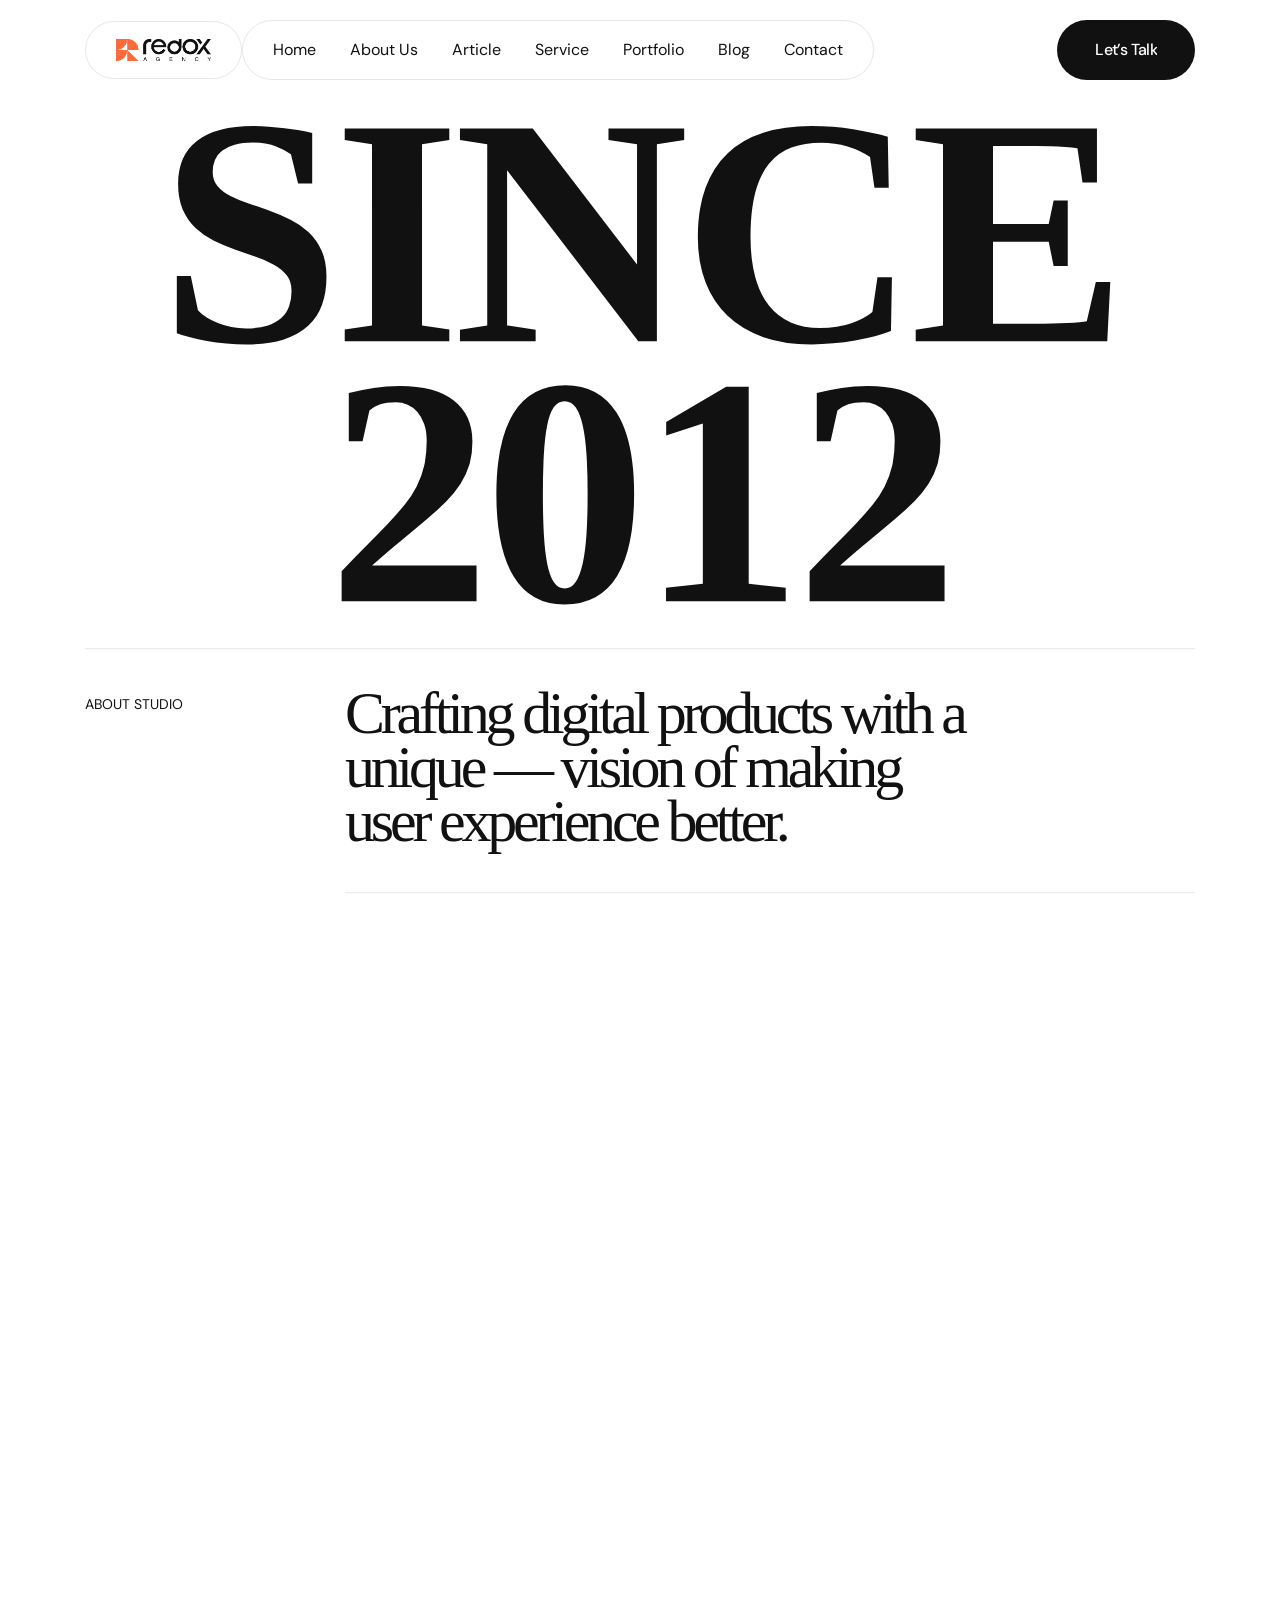
==== about.html @ 086650f8 "first commit" ====
<!DOCTYPE html>
<html lang="en" data-cursor="c1">

<head>
  <meta charset="UTF-8">
  <meta http-equiv="X-UA-Compatible" content="IE=edge">
  <meta name="viewport" content="width=device-width, initial-scale=1.0">
  <meta name="description" content="Redox HTML Template">

  <title>Ragaie</title>

  <!-- Fav Icon -->
  <link rel="icon" type="image/x-icon" href="assets/imgs/logo/favicon.png">

  <!-- Vendor CSS Files -->
  <link rel="stylesheet" href="assets/vendor/bootstrap.min.css">
  <link rel="stylesheet" href="assets/vendor/fontawesome.min.css">
  <link rel="stylesheet" href="assets/vendor/swiper-bundle.min.css">
  <link rel="stylesheet" href="assets/vendor/meanmenu.min.css">
  <link rel="stylesheet" href="assets/vendor/magnific-popup.css">
  <link rel="stylesheet" href="assets/vendor/animate.min.css">

  <!-- Template Main CSS File -->
  <link rel="stylesheet" href="assets/css/style.css?v=1.0">

</head>

<body class="body-wrapper body-page-inner font-heading-sequelsans-romanbody">

  <!-- custom-cursor -->
  <div class="custom-cursor">
    <img src="assets/imgs/cursor/cursor-2-xs.svg" alt="cursor" id="cursorImg">
  </div>

  <!-- Preloader -->
  <div id="preloader">
    <div id="container" class="container-preloader">
      <div class="animation-preloader">
        <div class="spinner"></div>

      </div>
      <div class="loader-section section-left"></div>
      <div class="loader-section section-right"></div>
    </div>
  </div>

  <!-- Sroll to top -->
  <div class="progress-wrap">
    <svg class="progress-circle svg-content" width="100%" height="100%" viewBox="-1 -1 102 102">
      <path d="M50,1 a49,49 0 0,1 0,98 a49,49 0 0,1 0,-98"></path>
    </svg>
  </div>

  <!-- side toggle start -->
  <aside class="fix">
    <div class="side-info">
      <div class="side-info-content">
        <div class="offset-widget offset-header">
          <div class="offset-logo">
            <a href="index.html">
              <img src="assets/imgs/logo/logo-2.png" alt="site logo">
            </a>
          </div>
          <button id="side-info-close" class="side-info-close">
            <i class="fas fa-times"></i>
          </button>
        </div>
        <div class="mobile-menu d-xl-none fix"></div>
        <div class="offset-button">
          <a href="contact.html" class="rr-btn">
            <span class="btn-wrap">
              <span class="text-one">Let's Talk</span>
              <span class="text-two">Let's Talk</span>
            </span>
          </a>
        </div>
        <div class="offset-widget-box">
          <h2 class="title">Contact US</h2>
          <div class="contact-meta">
            <div class="contact-item">
              <span class="icon"><i class="fa-solid fa-location-dot"></i></span>
              <span class="text">3891 Ranchview Dr. Richardson</span>
            </div>
            <div class="contact-item">
              <span class="icon"><i class="fa-solid fa-envelope"></i></span>
              <span class="text"><a href="mailto:hello@redoxagency.com">hello@redoxagency.com</a></span>
            </div>
            <div class="contact-item">
              <span class="icon"><i class="fa-solid fa-phone"></i></span>
              <span class="text"><a href="tel:(505)555-0125">(505) 555-0125</a></span>
            </div>
          </div>
        </div>
      </div>
    </div>
  </aside>
  <div class="offcanvas-overlay"></div>
  <!-- side toggle end -->

  <header class="header-area">
        <div class="header-main">
            <div class="container large">
                <div class="header-area__inner">
                    <div class="header__logo">
                        <a href="index.html">
              <img src="assets/imgs/logo/logo.png" class="normal-logo" alt="Site Logo">
            </a>
                    </div>
                    <div class="header__nav">
                        <nav class="main-menu">
                            <ul>
                                <li class="">
                                    <a href="index.html">Home</a>
                                    
                                </li>
                                <li><a href="about.html">About Us</a></li>
                                 <li class="">
                                    <a href="article.html">Article</a>
                                 
                                </li>
                                <li class="">
                                    <a href="service.html">Service</a>
                                 
                                </li>
                                <li class="">
                                    <a href="portfolio.html">Portfolio</a>
                                 
                                </li>
                               
                                <li class="">
                                    <a href="blog.html">Blog</a>
                                   
                                </li>
                             
                                <li><a href="contact.html">Contact</a></li>
                            </ul>
                        </nav>
                    </div>
                    <div class="header__button">
                        <a href="contact.html" class="rr-btn hover-bg-theme">
              <span class="btn-wrap">
                <span class="text-one">Let’s Talk</span>
                <span class="text-two">Let’s Talk</span>
              </span>
            </a>
                    </div>
                    <div class="header__navicon d-xl-none">
                        <button class="side-toggle">
              <i class="fa-solid fa-bars"></i></button>
                    </div>
                </div>
            </div>
        </div>
    </header>
  <!-- Header area end -->

  <div class="has-smooth" id="has_smooth"></div>
  <div id="smooth-wrapper">
    <div id="smooth-content">

      <main>

        <!-- page title area start  -->
        <section class="page-title-area">
          <div class="container large">
            <div class="page-title-area-inner section-spacing-top">
              <div class="page-title-wrapper">
                <h2 class="page-title fade-anim">Since 2012</h2>
              </div>
            </div>
          </div>
        </section>
        <!-- page title area end  -->

        <!-- about area start  -->
        <section class="about-area-details">
          <div class="container large">
            <div class="about-area-details-inner">
              <div class="section-header fade-anim">
                <div class="section-title-wrapper">
                  <div class="subtitle-wrapper">
                    <span class="section-subtitle">About studio</span>
                  </div>
                  <div class="title-wrapper">
                    <h2 class="section-title font-sequelsans-romanbody">Crafting digital products
                      with a unique — vision of
                      making user experience
                      better.</h2>
                  </div>
                </div>
              </div>
              <div class="section-content-wrapper fade-anim">
                <div class="info-list">
                  <ul>
                    <li>Art Direction</li>
                    <li>Capability</li>
                    <li>Sustainability </li>
                  </ul>
                </div>
                <div class="section-content">
                  <div class="text-wrapper" data-direction="right">
                    <p class="text">Redox is the first and only creative agency for your real exploration. It’s one
                      private place to save everything you can realize about digital beautifully design.</p>
                    <p class="text">As a global creative agency, we understand the importance of staying ahead of the
                      game. That’s why we partner with some of the world's best talent to bring fresh ideas</p>
                  </div>
                  <div class="btn-wrapper" data-direction="right">
                    <a href="about.html" class="rr-btn">
                      <span class="btn-wrap">
                        <span class="text-one">Explore Services</span>
                        <span class="text-two">Explore Services</span>
                      </span>
                    </a>
                  </div>
                </div>
              </div>
            </div>
          </div>
          <div class="moving-gallery fade-anim">
            <ul class="wrapper-gallery">
              <li>
                <img src="assets/imgs/gallery/image-19.webp" alt="image">
              </li>
              <li>
                <img src="assets/imgs/gallery/image-20.webp" alt="image">
              </li>
              <li>
                <img src="assets/imgs/gallery/image-21.webp" alt="image">
              </li>
              <li>
                <img src="assets/imgs/gallery/image-22.webp" alt="image">
              </li>
              <li>
                <img src="assets/imgs/gallery/image-19.webp" alt="image">
              </li>
            </ul>
          </div>
        </section>
        <!-- about area end  -->

        <!-- approach area start  -->
        <section class="approach-area-about-page">
          <div class="container large">
            <div class="approach-area-about-page-inner section-spacing">
              <div class="section-header fade-anim">
                <div class="section-title-wrapper">
                  <div class="subtitle-wrapper">
                    <span class="section-subtitle">Approach</span>
                  </div>
                  <div class="title-wrapper">
                    <h2 class="section-title font-sequelsans-romanbody">Method of making
                      better result</h2>
                  </div>
                </div>
              </div>
              <div class="approach-wrapper-box">
                <div class="approach-wrapper fade-anim">
                  <div class="approach-box">
                    <h2 class="title">Problem <br>
                      discovery <img src="assets/imgs/shape/shape-13.webp" alt="image"></h2>
                    <div class="approach-list">
                      <ul>
                        <li>Usability Studies</li>
                        <li>User Interviews</li>
                        <li>Stakeholder Interviews</li>
                        <li>Competitive Research</li>
                        <li>Insights Report</li>
                        <li>User Journey</li>
                      </ul>
                    </div>
                  </div>
                  <div class="approach-box">
                    <h2 class="title">Design <br>
                      system ready <img src="assets/imgs/shape/shape-13.webp" alt="image"></h2>
                    <div class="approach-list">
                      <ul>
                        <li>Thinking Workshops</li>
                        <li>Sitemaps</li>
                        <li>Concepts</li>
                        <li>Designs</li>
                        <li>Prototypes</li>
                        <li>Usability Studies</li>
                      </ul>
                    </div>
                  </div>
                  <div class="approach-box">
                    <h2 class="title">Design <br>
                      implementation </h2>
                    <div class="approach-list">
                      <ul>
                        <li>Design</li>
                        <li>Use Cases</li>
                        <li>User Flows</li>
                        <li>Various User Types</li>
                        <li>Annotations</li>
                        <li>Interactions</li>
                      </ul>
                    </div>
                  </div>
                </div>
              </div>
            </div>
          </div>
        </section>
        <!-- approach area end  -->

        <!-- info area start  -->
        <section class="info-area-page-about">
          <div class="container large">
            <div class="info-area-page-about-inner section-spacing-top">

              <div class="section-header fade-anim">
                <div class="section-title-wrapper">
                  <div class="subtitle-wrapper">
                    <span class="section-subtitle">Who are we?</span>
                  </div>
                  <div class="title-wrapper">
                    <h2 class="section-title font-sequelsans-romanbody">We deliver creative
                      ideas to a crowded world.</h2>
                  </div>
                </div>
              </div>
              <div class="counter-wrapper-box fade-anim">
                <div class="counter-wrapper">
                  <div class="funfact-item">
                    <p class="text">35+ Google reviews</p>
                    <h3 class="number t-counter">4.9</h3>
                  </div>
                  <div class="funfact-item">
                    <p class="text">Clients world-wide</p>
                    <h3 class="number t-counter">170+</h3>
                  </div>
                  <div class="funfact-item">
                    <p class="text">Completed projects</p>
                    <h3 class="number t-counter">1.7k</h3>
                  </div>
                  <div class="funfact-item">
                    <p class="text">Client satisfaction</p>
                    <h3 class="number t-counter">95%</h3>
                  </div>
                </div>
              </div>
            </div>
          </div>
        </section>
        <!-- info area end  -->

        <!-- client area start  -->
        <div class="client-area-page-about">
          <div class="client-area-page-about-inner section-spacing">
            <div class="container large">
              <div class="section-header fade-anim">
                <div class="text-wrapper">
                  <p class="text">Help to brands growing up and show
                    their success stories to the world</p>
                </div>
              </div>
            </div>
            <div class="clients-wrapper-box fade-anim">
              <div class="clients-wrapper">
                <div class="swiper client-slider-active">
                  <div class="swiper-wrapper">
                    <div class="swiper-slide">
                      <div class="client-box">
                        <img src="assets/imgs/client/client-1.webp" alt="image">
                      </div>
                    </div>
                    <div class="swiper-slide">
                      <div class="client-box">
                        <img src="assets/imgs/client/client-2.webp" alt="image">
                      </div>
                    </div>
                    <div class="swiper-slide">
                      <div class="client-box">
                        <img src="assets/imgs/client/client-3.webp" alt="image">
                      </div>
                    </div>
                    <div class="swiper-slide">
                      <div class="client-box">
                        <img src="assets/imgs/client/client-4.webp" alt="image">
                      </div>
                    </div>
                    <div class="swiper-slide">
                      <div class="client-box">
                        <img src="assets/imgs/client/client-5.webp" alt="image">
                      </div>
                    </div>
                    <div class="swiper-slide">
                      <div class="client-box">
                        <img src="assets/imgs/client/client-6.webp" alt="image">
                      </div>
                    </div>
                    <div class="swiper-slide">
                      <div class="client-box">
                        <img src="assets/imgs/client/client-7.webp" alt="image">
                      </div>
                    </div>
                    <div class="swiper-slide">
                      <div class="client-box">
                        <img src="assets/imgs/client/client-8.webp" alt="image">
                      </div>
                    </div>
                    <div class="swiper-slide">
                      <div class="client-box">
                        <img src="assets/imgs/client/client-1.webp" alt="image">
                      </div>
                    </div>
                    <div class="swiper-slide">
                      <div class="client-box">
                        <img src="assets/imgs/client/client-2.webp" alt="image">
                      </div>
                    </div>
                    <div class="swiper-slide">
                      <div class="client-box">
                        <img src="assets/imgs/client/client-3.webp" alt="image">
                      </div>
                    </div>
                    <div class="swiper-slide">
                      <div class="client-box">
                        <img src="assets/imgs/client/client-4.webp" alt="image">
                      </div>
                    </div>
                    <div class="swiper-slide">
                      <div class="client-box">
                        <img src="assets/imgs/client/client-5.webp" alt="image">
                      </div>
                    </div>
                    <div class="swiper-slide">
                      <div class="client-box">
                        <img src="assets/imgs/client/client-6.webp" alt="image">
                      </div>
                    </div>
                    <div class="swiper-slide">
                      <div class="client-box">
                        <img src="assets/imgs/client/client-7.webp" alt="image">
                      </div>
                    </div>
                    <div class="swiper-slide">
                      <div class="client-box">
                        <img src="assets/imgs/client/client-8.webp" alt="image">
                      </div>
                    </div>
                  </div>
                </div>

              </div>
            </div>
          </div>
        </div>
        <!-- client area end  -->

        <!-- media area start  -->
        <section class="media-area-page-about">
          <div class="container large">
            <div class="media-area-page-about-inner">
              <div class="section-content-wrapper fade-anim">
                <div class="area-thumb parallax-view">
                  <img src="assets/imgs/gallery/image-23.webp" alt="image" data-speed="0.8">
                </div>
                <div class="section-content">
                  <div class="section-title-wrapper">
                    <div class="title-wrapper">
                      <h2 class="section-title font-sequelsans-romanbody">Collaborate with a super
                        down-to-earth, mad-talented team</h2>
                    </div>
                  </div>
                  <div class="text-wrapper">
                    <p class="text">A collective bunch working on incredible projects and building enduring
                      partnerships that extend well beyond the deliverable.</p>
                  </div>
                  <div class="btn-wrapper">
                    <a href="contact.html" class="rr-btn">
                      <span class="btn-wrap">
                        <span class="text-one">Learn More</span>
                        <span class="text-two">Learn More</span>
                      </span>
                    </a>
                  </div>
                </div>

              </div>
            </div>
          </div>
        </section>
        <!-- media area end  -->

        <!-- award area start  -->
        <section class="award-area-page-about">
          <div class="container large">
            <div class="award-area-page-about-inner section-spacing">
              <div class="section-header fade-anim">
                <div class="section-title-wrapper">
                  <div class="subtitle-wrapper">
                    <span class="section-subtitle">Awards</span>
                  </div>
                  <div class="title-wrapper" data-direction="left">
                    <h2 class="section-title font-sequelsans-romanbody">We believe in quality, not
                      quantity, that’s why we’re
                      great ever.</h2>
                  </div>
                </div>
              </div>
              <div class="awards-wrapper-box fade-anim">
                <div class="awards-wrapper">
                  <div class="award-box">
                    <div class="category">Awwwards</div>
                    <ul class="award-list">
                      <li>7x Honorable Mention<span>2014</span></li>
                      <li>4x Site of the Day<span>2016</span></li>
                      <li>2x Developer Awards<span>2016</span></li>
                      <li>1x Site of the Year<span>2019</span></li>
                      <li>1x Design of the Year<span>2025</span></li>
                    </ul>
                  </div>
                  <div class="award-box">
                    <div class="category">CSS Design</div>
                    <ul class="award-list">
                      <li>2x Website of the Day<span>2014</span></li>
                      <li>1x Best Innovation<span>2016</span></li>
                      <li>5x UX Design<span>2016</span></li>
                      <li>6x Creative Design<span>2019</span></li>
                    </ul>
                  </div>
                  <div class="award-box">
                    <div class="category">Dribbble</div>
                    <ul class="award-list">
                      <li>2x Design of the Day<span>2014</span></li>
                      <li>2x Site of the Day<span>2016</span></li>
                    </ul>
                  </div>
                  <div class="award-box">
                    <div class="category">Behance</div>
                    <ul class="award-list">
                      <li>5x Featured Design<span>2025</span></li>
                    </ul>
                  </div>
                </div>
              </div>
            </div>
          </div>
        </section>
        <!-- award area end  -->

        <!-- team area start  -->
        <section class="team-area-about-page">
          <div class="container large">
            <div class="team-area-about-page-inner section-spacing-top">
              <div class="section-header fade-anim">
                <div class="section-title-wrapper">
                  <div class="subtitle-wrapper">
                    <span class="section-subtitle">Team</span>
                  </div>
                  <div class="title-wrapper">
                    <h2 class="section-title font-sequelsans-romanbody">Meet the talented
                      squad, behind the
                      creativity</h2>
                  </div>
                </div>
              </div>
              <div class="team-wrapper-box fade-anim">
                <div class="team-wrapper">
                  <div class="team-box">
                    <div class="thumb">
                      <a href="team-details.html"><img src="assets/imgs/team/team-1.webp" alt="image"></a>
                    </div>
                    <div class="content">
                      <h3 class="name"><a href="team-details.html">James David</a></h3>
                      <span class="post">CEO & Founder</span>
                    </div>
                  </div>
                  <div class="team-box">
                    <div class="thumb">
                      <a href="team-details.html"><img src="assets/imgs/team/team-2.webp" alt="image"></a>
                    </div>
                    <div class="content">
                      <h3 class="name"><a href="team-details.html">Brenda C. Janet</a></h3>
                      <span class="post">Lead Developer</span>
                    </div>
                  </div>
                  <div class="team-box">
                    <div class="thumb">
                      <a href="team-details.html"><img src="assets/imgs/team/team-3.webp" alt="image"></a>
                    </div>
                    <div class="content">
                      <h3 class="name"><a href="team-details.html">Martin Carlos</a></h3>
                      <span class="post">Lead Designer</span>
                    </div>
                  </div>
                  <div class="team-box">
                    <div class="thumb">
                      <a href="team-details.html"><img src="assets/imgs/team/team-4.webp" alt="image"></a>
                    </div>
                    <div class="content">
                      <h3 class="name"><a href="team-details.html">Garry J. Coburn</a></h3>
                      <span class="post">Project Manager</span>
                    </div>
                  </div>
                </div>
              </div>
            </div>
          </div>
        </section>
        <!-- team area end  -->

        <!-- team list area start  -->
        <div class="team-list-area">
          <div class="container large">
            <div class="team-list-area-inner">
              <div class="team-wrapper-box fade-anim">
                <div class="team-wrapper">
                  <div class="team-box">
                    <div class="thumb">
                      <a href="team-details.html"><img src="assets/imgs/team/team-5.webp" alt="image"></a>
                    </div>
                    <div class="content">
                      <h3 class="name"><a href="team-details.html">Ana Dina Belić</a></h3>
                    </div>
                    <span class="post">Graphic Designer</span>
                    <a href="team-details.html" class="t-btn t-btn-normal"><img src="assets/imgs/icon/icon-5.webp"
                        alt="image"></a>
                  </div>
                  <div class="team-box">
                    <div class="thumb">
                      <a href="team-details.html"><img src="assets/imgs/team/team-6.webp" alt="image"></a>
                    </div>
                    <div class="content">
                      <h3 class="name"><a href="team-details.html">Giuseppe Carbonara</a></h3>
                    </div>
                    <span class="post">Brand Strategist</span>
                    <a href="team-details.html" class="t-btn t-btn-normal"><img src="assets/imgs/icon/icon-5.webp"
                        alt="image"></a>
                  </div>
                  <div class="team-box">
                    <div class="thumb">
                      <a href="team-details.html"><img src="assets/imgs/team/team-7.webp" alt="image"></a>
                    </div>
                    <div class="content">
                      <h3 class="name"><a href="team-details.html">Vedran Starčić</a></h3>
                    </div>
                    <span class="post">Jr. Designer</span>
                    <a href="team-details.html" class="t-btn t-btn-normal"><img src="assets/imgs/icon/icon-5.webp"
                        alt="image"></a>
                  </div>
                  <div class="team-box">
                    <div class="thumb">
                      <a href="team-details.html"><img src="assets/imgs/team/team-8.webp" alt="image"></a>
                    </div>
                    <div class="content">
                      <h3 class="name"><a href="team-details.html">Izquierdo Bayà</a></h3>
                    </div>
                    <span class="post">Creative Writer </span>
                    <a href="team-details.html" class="t-btn t-btn-normal"><img src="assets/imgs/icon/icon-5.webp"
                        alt="image"></a>
                  </div>
                  <div class="team-box">
                    <div class="thumb">
                      <a href="team-details.html"><img src="assets/imgs/team/team-9.webp" alt="image"></a>
                    </div>
                    <div class="content">
                      <h3 class="name"><a href="team-details.html">Jared Silverman</a></h3>
                    </div>
                    <span class="post">Motion Designer</span>
                    <a href="team-details.html" class="t-btn t-btn-normal"><img src="assets/imgs/icon/icon-5.webp"
                        alt="image"></a>
                  </div>
                  <div class="team-box">
                    <div class="thumb">
                      <a href="team-details.html"><img src="assets/imgs/team/team-10.webp" alt="image"></a>
                    </div>
                    <div class="content">
                      <h3 class="name"><a href="team-details.html">Samuel Bertain</a></h3>
                    </div>
                    <span class="post">WordPress Developer</span>
                    <a href="team-details.html" class="t-btn t-btn-normal"><img src="assets/imgs/icon/icon-5.webp"
                        alt="image"></a>
                  </div>
                </div>
              </div>
            </div>
          </div>
        </div>
        <!-- team list area end  -->

      </main>

      <!-- footer area start  -->
     <footer class="footer-area">
                <div class="container large">
                    <div class="footer-top-inner">
                        <div class="footer-logo">
                            <a href="index.html"><img src="assets/imgs/logo/logo-2.png" alt="site-logo"></a>
                        </div>
                        <div class="info-text">
                            <div class="text-wrapper">
                                <p class="text">Redox is a startup digital agency of design, development and marketing that works friendly with global client</p>
                            </div>
                            <div class="info-link">
                                <a href="mailto:info@redox.com">info@redox.com</a>
                            </div>
                        </div>
                    </div>
                    <div class="footer-widget-wrapper-box">
                        <div class="footer-widget-wrapper">
                            <div class="footer-widget-box newsletter">
                                <form action="#" class="subscribe-form">
                                    <div class="input-field">
                                        <input type="email" placeholder="Enter your email">
                                        <button type="submit" class="subscribe-btn"><img src="assets/imgs/icon/icon-1.webp"
                        alt="image"></button>
                                    </div>
                                </form>
                                <div class="subscription-text">
                                    <div class="text-wrapper">
                                        <p class="text">By subscribing you agree with our
                                            <a href="contact.html">Privacy Policy</a>
                                        </p>
                                    </div>
                                </div>
                            </div>
                            <div class="footer-widget-box">
                                <h2 class="title">Company</h2>
                                <ul class="footer-nav-list">
                                    <li><a href="contact.html">agency</a></li>
                                    <li><a href="contact.html">Solutions</a></li>
                                    <li><a href="contact.html">Community</a></li>
                                    <li><a href="contact.html">Work</a></li>
                                    <li><a href="contact.html">Contact</a></li>
                                </ul>
                            </div>
                            <div class="footer-widget-box">
                                <h2 class="title">Social</h2>
                                <ul class="footer-nav-list">
                                    <li><a href="contact.html">Facebook</a></li>
                                    <li><a href="contact.html">Twitter</a></li>
                                    <li><a href="contact.html">Dribbble</a></li>
                                    <li><a href="contact.html">Instagram</a></li>
                                    <li><a href="contact.html">Awwwards</a></li>
                                    <li><a href="contact.html">YouTube</a></li>
                                </ul>
                            </div>
                            <div class="footer-widget-box">
                                <h2 class="title">Office</h2>
                                <ul class="footer-nav-list">
                                    <li><a href="contact.html">New York</a></li>
                                    <li><a href="contact.html">Toronto</a></li>
                                    <li><a href="contact.html">Berlin</a></li>
                                    <li><a href="contact.html">London</a></li>
                                </ul>
                            </div>
                        </div>
                    </div>
                </div>
                <div class="copyright-area">
                    <div class="copyright-area-inner">
                        <div class="copyright-text">
                            <p class="text">© 2026 Ragaie. All right reserved
                            </p>
                        </div>
                    </div>
                </div>
            </footer>
      <!-- footer area end  -->

    </div>
  </div>

  <!-- Vendor JS Files -->
  <script src="assets/vendor/jquery-3.7.1.min.js"></script>
  <script src="assets/vendor/bootstrap.bundle.min.js"></script>
  <script src="assets/vendor/jquery.magnific-popup.min.js"></script>
  <script src="assets/vendor/swiper-bundle.min.js"></script>
  <script src="assets/vendor/gsap.min.js"></script>
  <script src="assets/vendor/ScrollTrigger.min.js"></script>
  <script src="assets/vendor/ScrollSmoother.min.js"></script>
  <script src="assets/vendor/ScrollToPlugin.min.js"></script>
  <script src="assets/vendor/SplitText.min.js"></script>
  <script src="assets/vendor/TextPlugin.js"></script>
  <script src="assets/vendor/customEase.js"></script>
  <script src="assets/vendor/Flip.min.js"></script>
  <script src="assets/vendor/jquery.meanmenu.min.js"></script>
  <script src="assets/vendor/backToTop.js"></script>
  <script src="assets/vendor/matter.js"></script>
  <script src="assets/vendor/throwable.js"></script>
  <script src="assets/js/magiccursor.js"></script>

  <!-- Template Main JS File -->
  <script src="assets/js/main.js?v=1.0"></script>

</body>

</html>
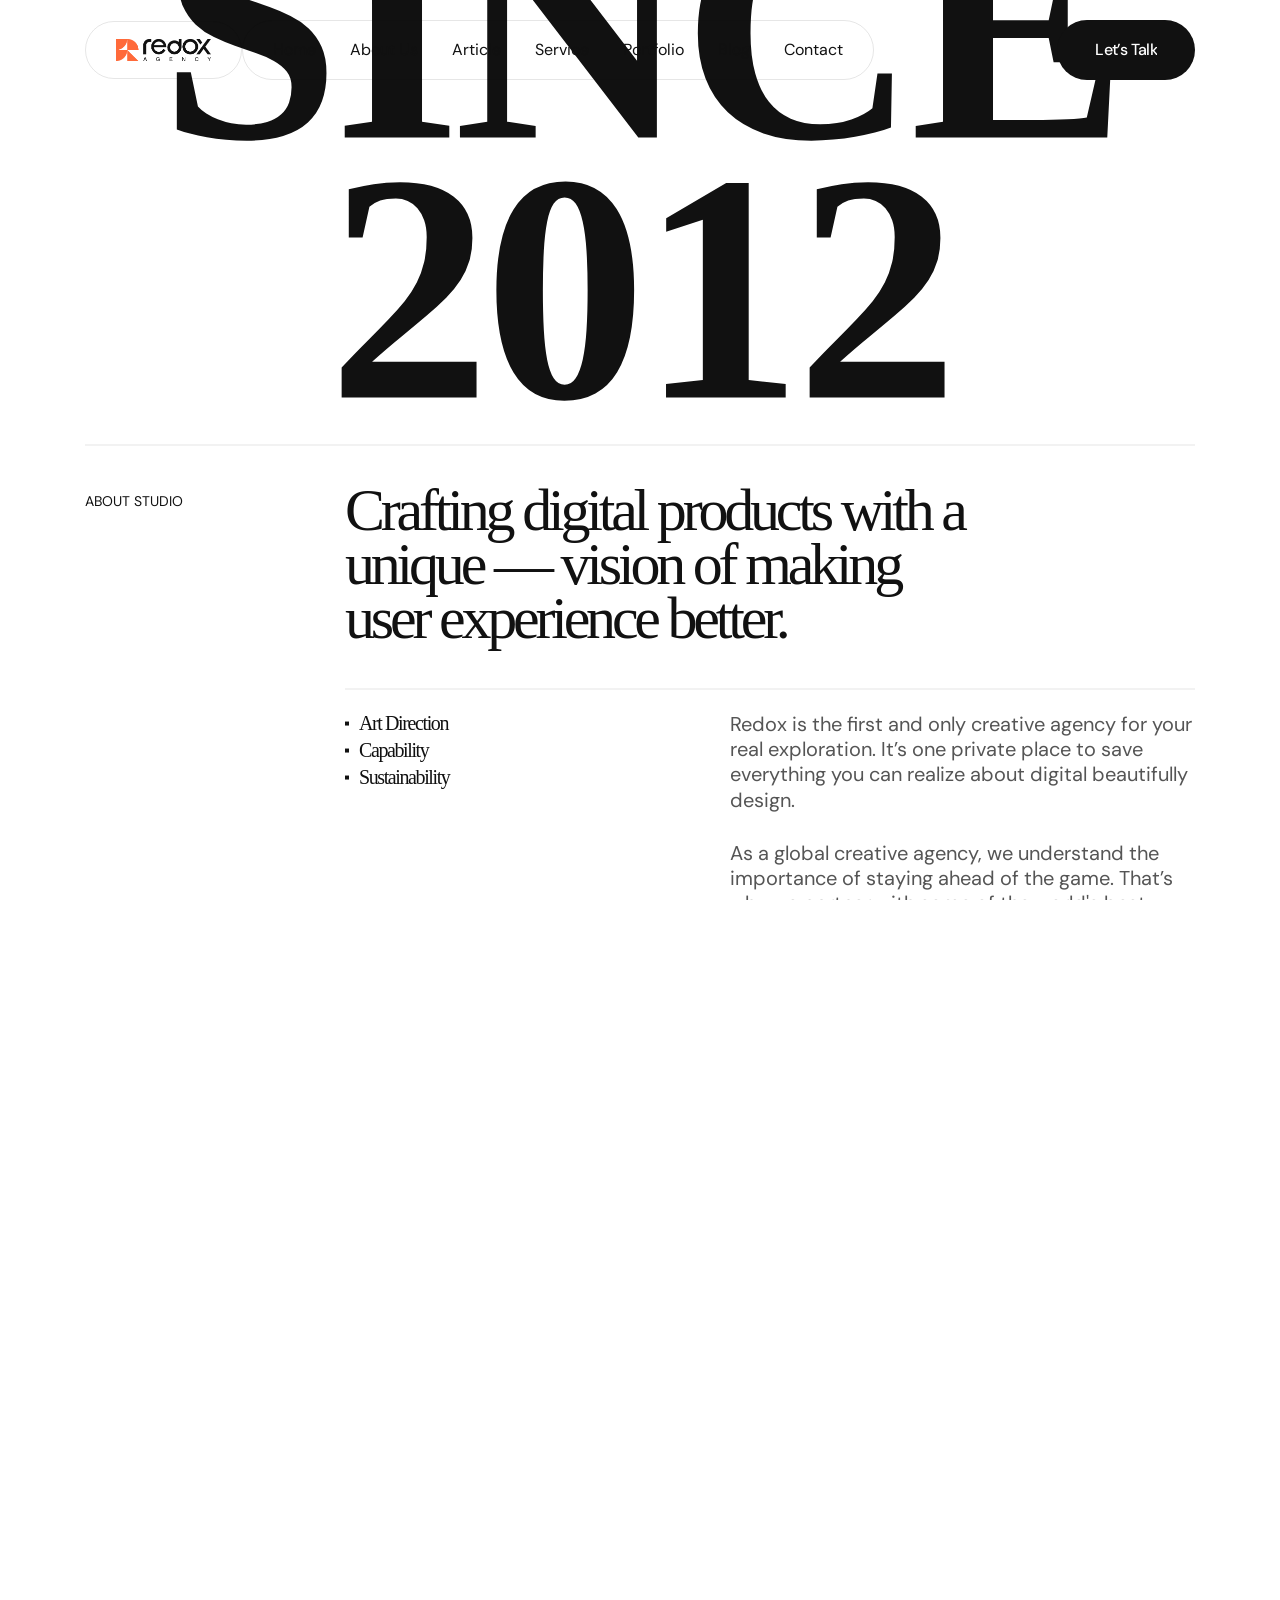
==== commit 0c2adc8f: "update" ====
--- a/about.html
+++ b/about.html
@@ -120,11 +120,11 @@
                                  
                                 </li>
                                 <li class="">
-                                    <a href="service.html">Service</a>
+                                    <a href="services.html">Service</a>
                                  
                                 </li>
                                 <li class="">
-                                    <a href="portfolio.html">Portfolio</a>
+                                     <a href="portfolio-4.html">Portfolio</a>
                                  
                                 </li>
                                
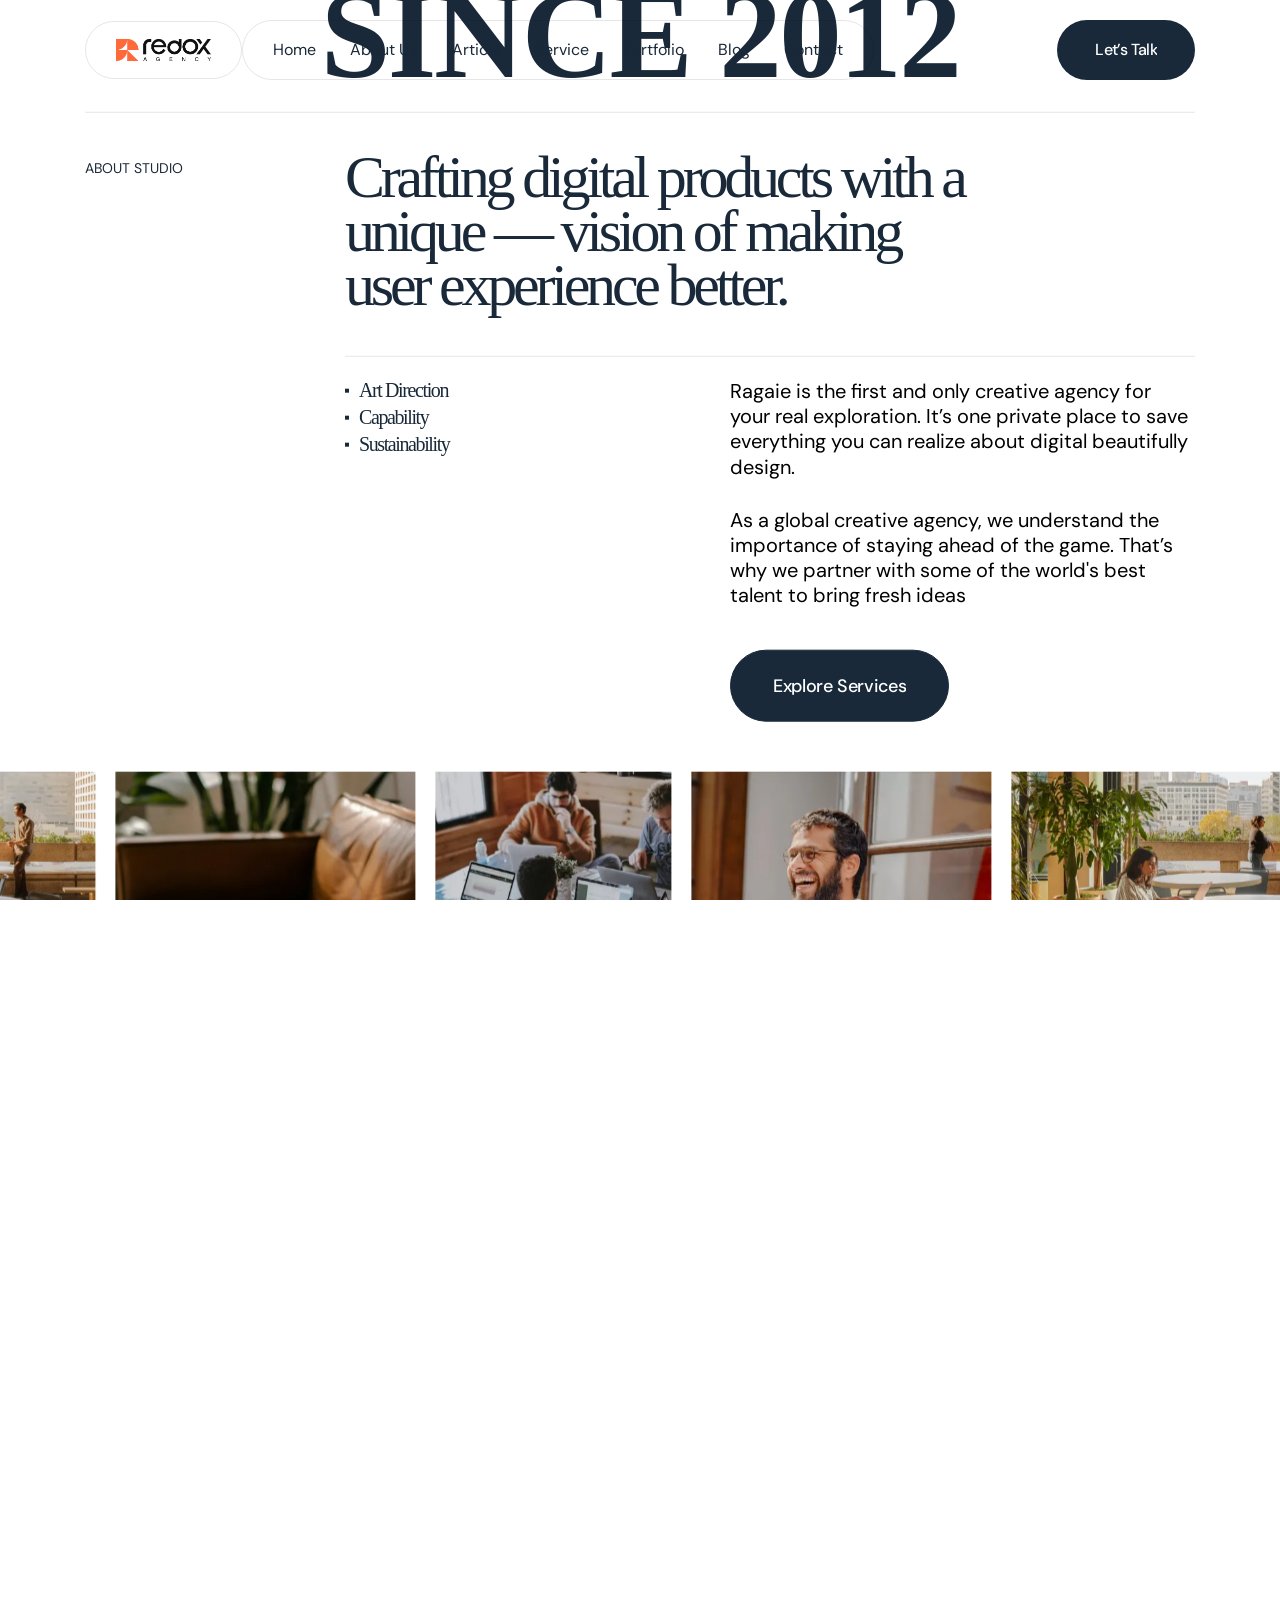
==== commit 50e526fd: "update" ====
--- a/about.html
+++ b/about.html
@@ -6,7 +6,7 @@
   <meta charset="UTF-8">
   <meta http-equiv="X-UA-Compatible" content="IE=edge">
   <meta name="viewport" content="width=device-width, initial-scale=1.0">
-  <meta name="description" content="Redox HTML Template">
+  <meta name="description" content="Ragaie HTML Template">
 
   <title>Ragaie</title>
 
@@ -84,7 +84,7 @@
             </div>
             <div class="contact-item">
               <span class="icon"><i class="fa-solid fa-envelope"></i></span>
-              <span class="text"><a href="mailto:hello@redoxagency.com">hello@redoxagency.com</a></span>
+              <span class="text"><a href="mailto:hello@Ragaieagency.com">hello@Ragaieagency.com</a></span>
             </div>
             <div class="contact-item">
               <span class="icon"><i class="fa-solid fa-phone"></i></span>
@@ -200,7 +200,7 @@
                 </div>
                 <div class="section-content">
                   <div class="text-wrapper" data-direction="right">
-                    <p class="text">Redox is the first and only creative agency for your real exploration. It’s one
+                    <p class="text">Ragaie is the first and only creative agency for your real exploration. It’s one
                       private place to save everything you can realize about digital beautifully design.</p>
                     <p class="text">As a global creative agency, we understand the importance of staying ahead of the
                       game. That’s why we partner with some of the world's best talent to bring fresh ideas</p>
@@ -693,10 +693,10 @@
                         </div>
                         <div class="info-text">
                             <div class="text-wrapper">
-                                <p class="text">Redox is a startup digital agency of design, development and marketing that works friendly with global client</p>
+                                <p class="text">Ragaie is a startup digital agency of design, development and marketing that works friendly with global client</p>
                             </div>
                             <div class="info-link">
-                                <a href="mailto:info@redox.com">info@redox.com</a>
+                                <a href="mailto:info@Ragaie.com">info@Ragaie.com</a>
                             </div>
                         </div>
                     </div>
--- a/assets/css/style.css
+++ b/assets/css/style.css
@@ -54,16 +54,16 @@
 @import url("https://fonts.googleapis.com/css2?family=Oswald:wght@500;600;700&display=swap");
 @import url("https://fonts.googleapis.com/css2?family=Hind+Madurai:wght@300;400;500;600;700&family=Plus+Jakarta+Sans:ital,wght@0,200..800;1,200..800&display=swap");
 :root {
-    --primary: #111111;
-    --secondary: #555555;
+    --primary: #192939;
+    --secondary: f1f0f1;
     --border: rgba(17, 17, 17, 0.1);
     --bg: #111111;
-    --theme: #FF6A3A;
+    --theme: #ef6c24;
     --black: #111111;
     --black-2: #999999;
     --white: #FFFFFF;
     --white-2: #999999;
-    --action: #FF6A3A;
+    --action: #ef6c24;
 }
 
 :root .dark {
@@ -1604,7 +1604,7 @@
 
 .page-title-wrapper .page-title {
     font-family: var(--font_thunder);
-    font-size: 495px;
+    font-size: 295px;
     font-weight: 600;
     line-height: 0.8;
     letter-spacing: -0.02em;
@@ -1614,19 +1614,19 @@
 
 @media only screen and (max-width: 1919px) {
     .page-title-wrapper .page-title {
-        font-size: 385px;
+        font-size: 185px;
     }
 }
 
 @media only screen and (max-width: 1399px) {
     .page-title-wrapper .page-title {
-        font-size: 325px;
+        font-size: 125px;
     }
 }
 
 @media only screen and (max-width: 1199px) {
     .page-title-wrapper .page-title {
-        font-size: 265px;
+        font-size: 165px;
     }
 }
 
@@ -4657,10 +4657,10 @@
 }
 
 .work-area .section-header .text-wrapper .text {
-    font-family: var(--font_dmsans);
-    font-size: 18px;
+  font-family: var(--font_dmsans);
+    font-size: 38px;
     font-style: italic;
-    font-weight: 400;
+    font-weight: 800;
     line-height: 18px;
     color: var(--primary);
 }
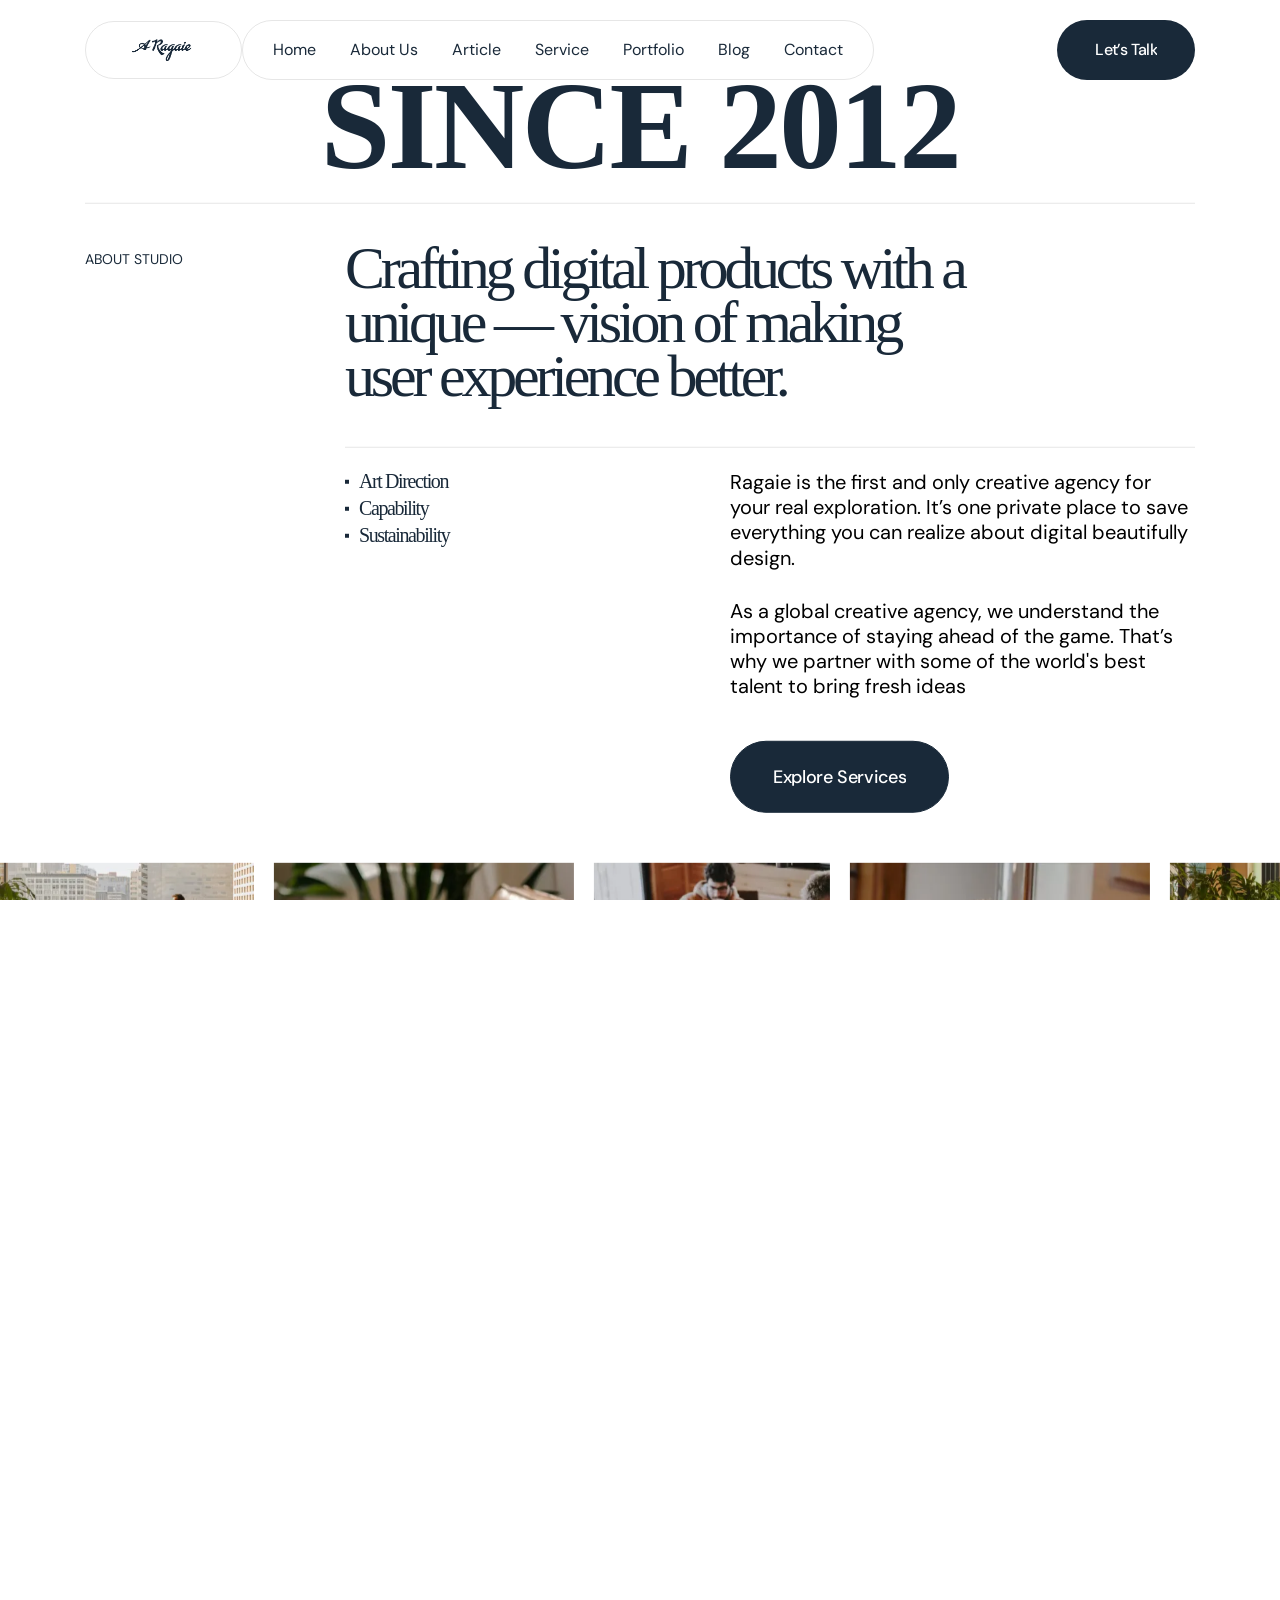
==== commit 8f830033: "new edits" ====
--- a/about.html
+++ b/about.html
@@ -104,7 +104,7 @@
                 <div class="header-area__inner">
                     <div class="header__logo">
                         <a href="index.html">
-              <img src="assets/imgs/logo/logo.png" class="normal-logo" alt="Site Logo">
+              <img src="assets/ar.png" class="normal-logo" alt="Site Logo">
             </a>
                     </div>
                     <div class="header__nav">
